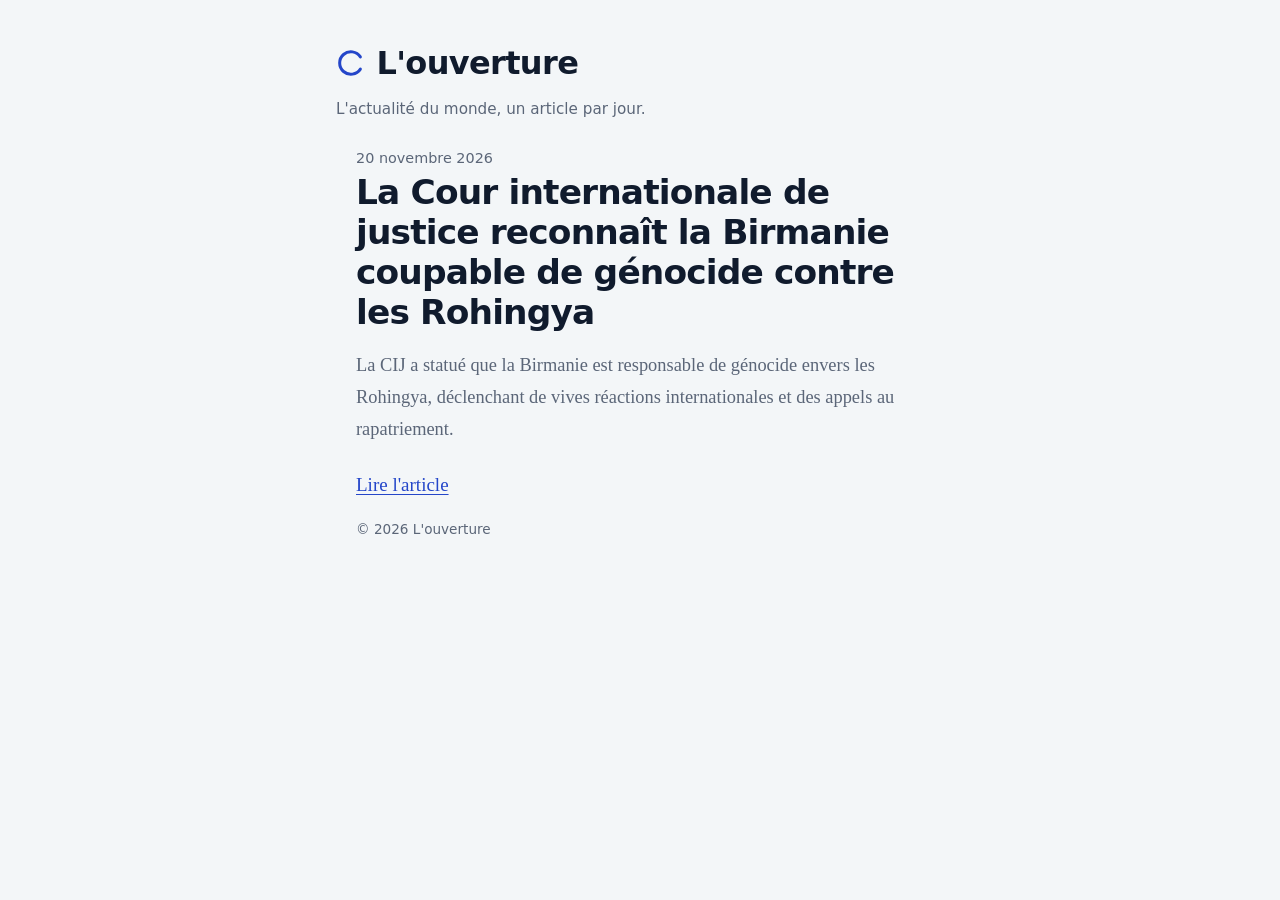
==== docs/index.html @ a049e424 "Article du jour" ====
<!doctype html>
<html lang="fr">
<head>
<meta charset="utf-8">
<meta name="viewport" content="width=device-width, initial-scale=1">
<title>L&#x27;ouverture | L&#x27;actualité du monde, un article par jour.</title>
<meta name="description" content="L&#x27;actualité du monde, un article par jour.">
<link rel="canonical" href="https://hilarious138.github.io/louverture/">
<meta property="og:type" content="website">
<meta property="og:title" content="L&#x27;ouverture | L&#x27;actualité du monde, un article par jour.">
<meta property="og:description" content="L&#x27;actualité du monde, un article par jour.">
<link rel="stylesheet" href="style.css">
</head>
<body>
<header class="wrap masthead">
<a class="brand" href="./"><svg class="mark" viewBox="0 0 32 32" width="30" height="30" aria-hidden="true"><path d="M26 9.5A12 12 0 1 0 26 22.5" fill="none" stroke="currentColor" stroke-width="3.2" stroke-linecap="round"/></svg>L&#x27;ouverture</a>
<p>L&#x27;actualité du monde, un article par jour.</p>
</header>
<main class="wrap">
<section class="lead">
<p class="date">20 novembre 2026</p>
<h1><a href="articles/2026-11-20.html">La Cour internationale de justice reconnaît la Birmanie coupable de génocide contre les Rohingya</a></h1>
<p class="lede">La CIJ a statué que la Birmanie est responsable de génocide envers les Rohingya, déclenchant de vives réactions internationales et des appels au rapatriement.</p>
<p><a href="articles/2026-11-20.html">Lire l'article</a></p>
</section>
</main>
<footer class="wrap">© 2026 L&#x27;ouverture</footer>
</body>
</html>
---- docs/style.css ----
:root{--bg:#f3f6f8;--ink:#101b2d;--muted:#5b6678;--accent:#2446c9;--line:#d5dce4}
@media (prefers-color-scheme:dark){:root{--bg:#0e1624;--ink:#e6ebf2;--muted:#98a3b5;--accent:#8fa8ff;--line:#26324a}}
*{box-sizing:border-box}
html{-webkit-text-size-adjust:100%}
body{margin:0;background:var(--bg);color:var(--ink);font:19px/1.75 "Iowan Old Style",Charter,Georgia,serif}
.wrap{max-width:38rem;margin:0 auto;padding:0 1.25rem}
a{color:var(--accent);text-underline-offset:.18em}
a:focus-visible{outline:2px solid var(--accent);outline-offset:3px;border-radius:2px}
.masthead,h1,h2,.date,.archive li{font-family:"Avenir Next","Segoe UI",system-ui,sans-serif}
.masthead{padding:2.2rem 0 1.6rem}
.masthead a.brand{display:inline-flex;align-items:center;gap:.65rem;color:var(--ink);text-decoration:none;font-size:2rem;font-weight:750;letter-spacing:-.02em}
.mark{color:var(--accent);flex:none}
.masthead p{margin:.3rem 0 0;color:var(--muted);font-size:.95rem}
h1{font-size:2.15rem;line-height:1.16;letter-spacing:-.025em;margin:.3rem 0 1rem}
h1 a{color:var(--ink);text-decoration:none}
h1 a:hover{text-decoration:underline}
h2{font-size:1.15rem;margin:2.6rem 0 .8rem}
.date{font-size:.9rem;line-height:1.4;color:var(--muted);margin:0}
.lede{font-size:1.15rem;color:var(--muted);margin:0 0 1.4rem}
article p{margin:0 0 1.2rem}
.sources ul{padding-left:1.2rem;margin:0;font-size:.95rem}
.sources li{margin-bottom:.4rem}
.note{font-size:.88rem;line-height:1.55;color:var(--muted);border-left:3px solid var(--accent);padding-left:.9rem;margin-top:2rem}
.archive ul{list-style:none;margin:0;padding:0}
.archive li{padding:.85rem 0;border-top:1px solid var(--line)}
.archive li a{display:block;color:var(--ink);font-weight:600;text-decoration:none;line-height:1.35}
.archive li a:hover{color:var(--accent)}
.empty{color:var(--muted)}
footer{padding:3rem 0 2.5rem;color:var(--muted);font:.85rem/1.4 "Avenir Next","Segoe UI",system-ui,sans-serif}
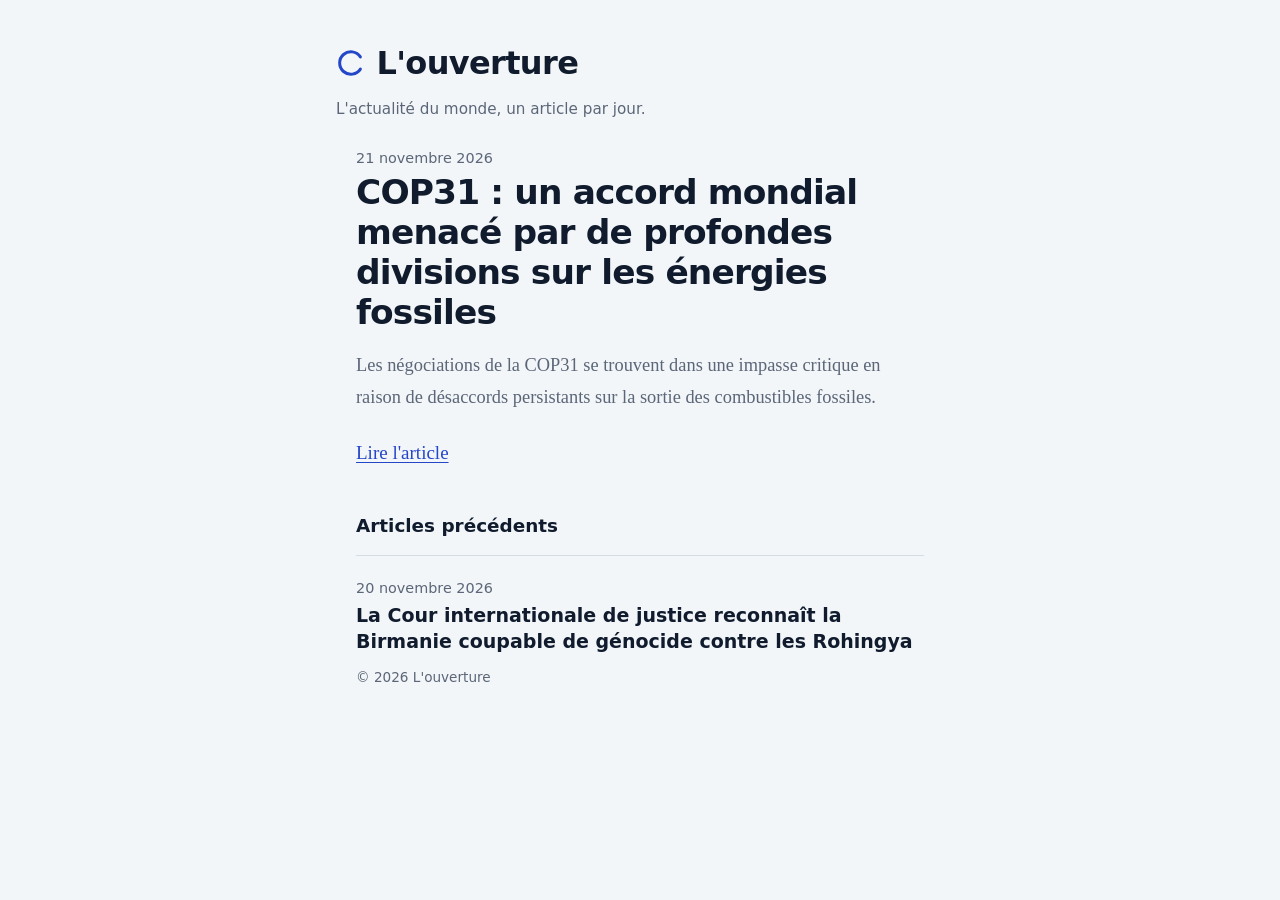
==== commit a13ea45b: "Article du jour" ====
--- a/docs/index.html
+++ b/docs/index.html
@@ -18,10 +18,16 @@
 </header>
 <main class="wrap">
 <section class="lead">
-<p class="date">20 novembre 2026</p>
-<h1><a href="articles/2026-11-20.html">La Cour internationale de justice reconnaît la Birmanie coupable de génocide contre les Rohingya</a></h1>
-<p class="lede">La CIJ a statué que la Birmanie est responsable de génocide envers les Rohingya, déclenchant de vives réactions internationales et des appels au rapatriement.</p>
-<p><a href="articles/2026-11-20.html">Lire l'article</a></p>
+<p class="date">21 novembre 2026</p>
+<h1><a href="articles/2026-11-21.html">COP31 : un accord mondial menacé par de profondes divisions sur les énergies fossiles</a></h1>
+<p class="lede">Les négociations de la COP31 se trouvent dans une impasse critique en raison de désaccords persistants sur la sortie des combustibles fossiles.</p>
+<p><a href="articles/2026-11-21.html">Lire l'article</a></p>
+</section>
+<section class="archive">
+<h2>Articles précédents</h2>
+<ul>
+<li><span class="date">20 novembre 2026</span><a href="articles/2026-11-20.html">La Cour internationale de justice reconnaît la Birmanie coupable de génocide contre les Rohingya</a></li>
+</ul>
 </section>
 </main>
 <footer class="wrap">© 2026 L&#x27;ouverture</footer>
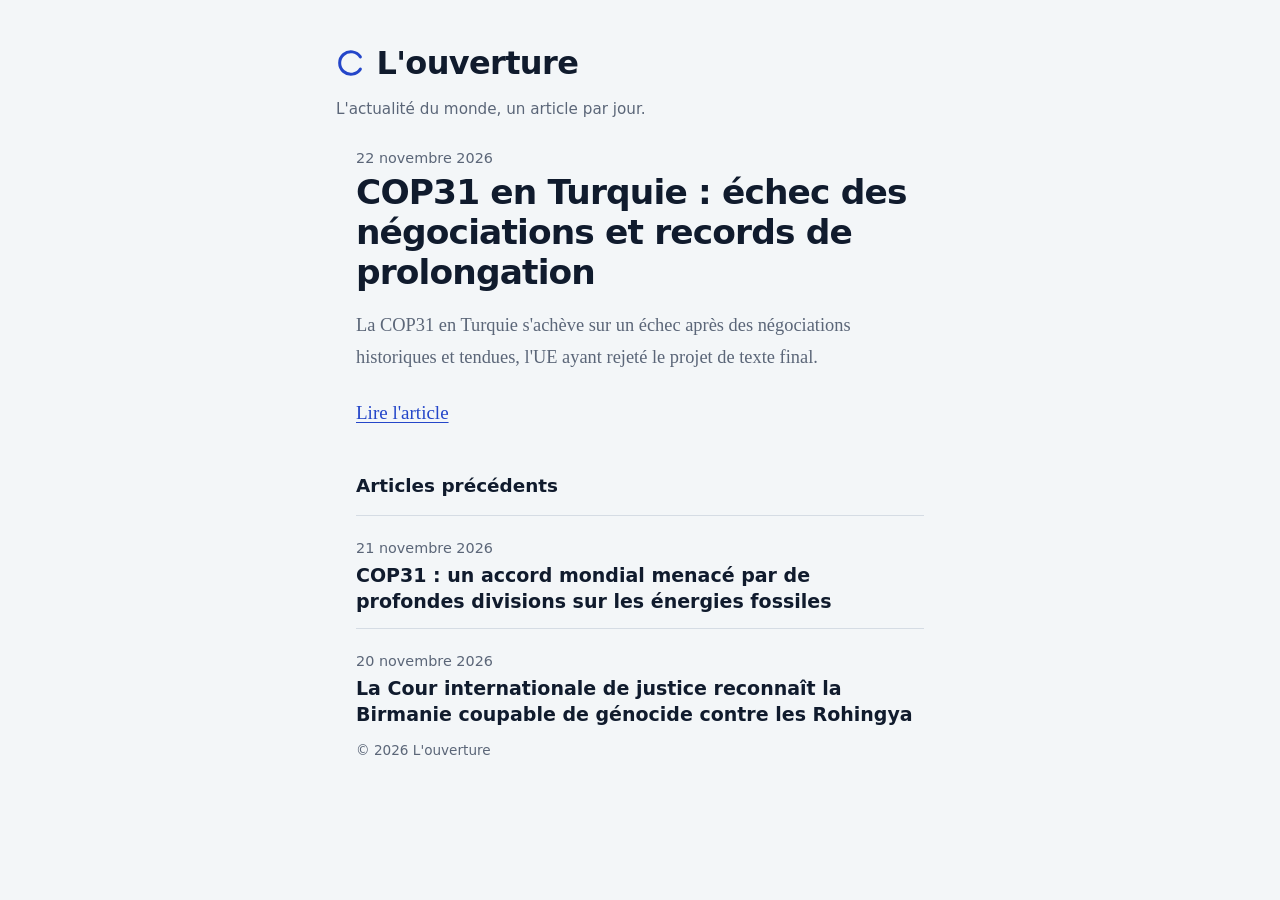
==== commit 152862fe: "Article du jour" ====
--- a/docs/index.html
+++ b/docs/index.html
@@ -18,14 +18,15 @@
 </header>
 <main class="wrap">
 <section class="lead">
-<p class="date">21 novembre 2026</p>
-<h1><a href="articles/2026-11-21.html">COP31 : un accord mondial menacé par de profondes divisions sur les énergies fossiles</a></h1>
-<p class="lede">Les négociations de la COP31 se trouvent dans une impasse critique en raison de désaccords persistants sur la sortie des combustibles fossiles.</p>
-<p><a href="articles/2026-11-21.html">Lire l'article</a></p>
+<p class="date">22 novembre 2026</p>
+<h1><a href="articles/2026-11-22.html">COP31 en Turquie : échec des négociations et records de prolongation</a></h1>
+<p class="lede">La COP31 en Turquie s&#x27;achève sur un échec après des négociations historiques et tendues, l&#x27;UE ayant rejeté le projet de texte final.</p>
+<p><a href="articles/2026-11-22.html">Lire l'article</a></p>
 </section>
 <section class="archive">
 <h2>Articles précédents</h2>
 <ul>
+<li><span class="date">21 novembre 2026</span><a href="articles/2026-11-21.html">COP31 : un accord mondial menacé par de profondes divisions sur les énergies fossiles</a></li>
 <li><span class="date">20 novembre 2026</span><a href="articles/2026-11-20.html">La Cour internationale de justice reconnaît la Birmanie coupable de génocide contre les Rohingya</a></li>
 </ul>
 </section>
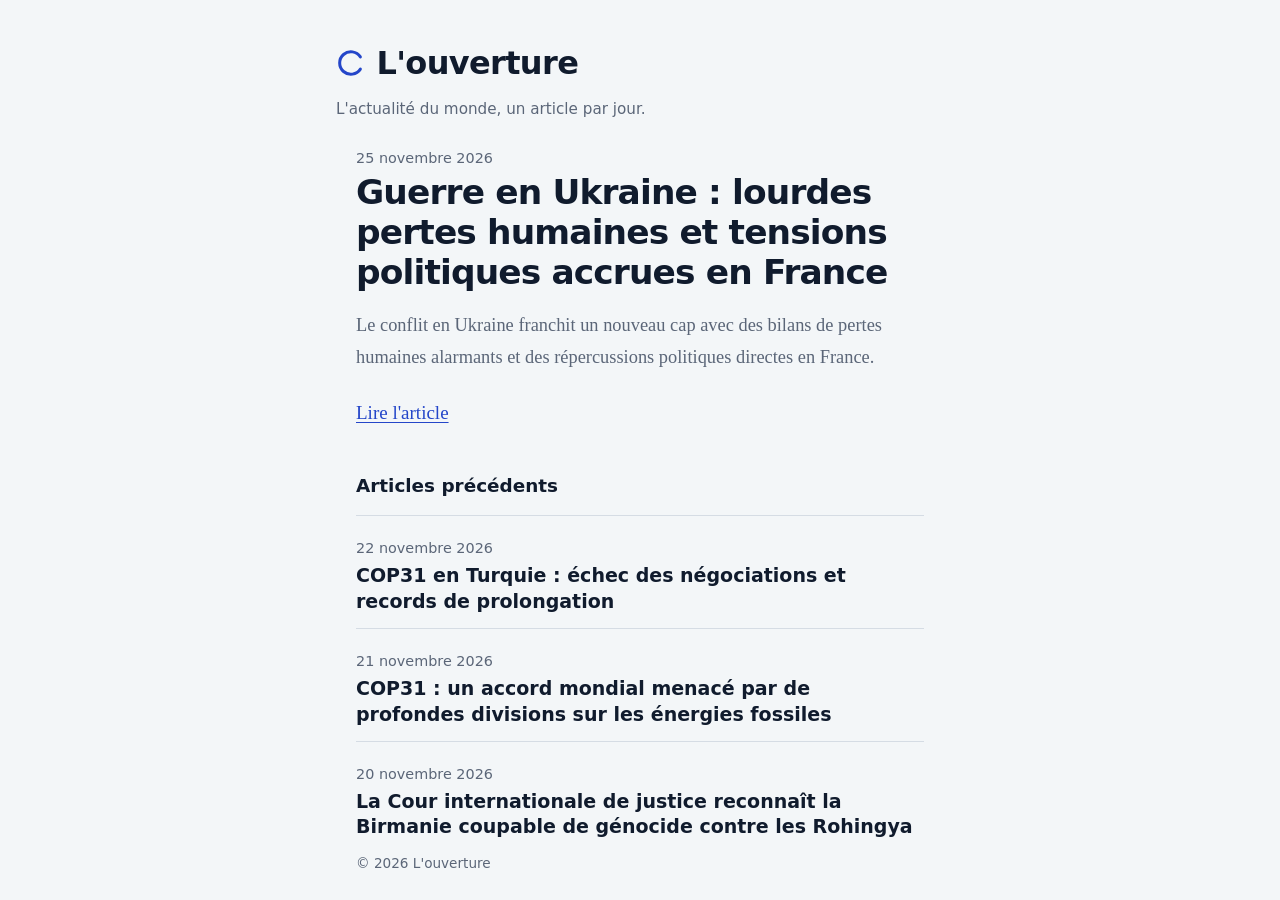
==== commit 323d7bf4: "Article du jour" ====
--- a/docs/index.html
+++ b/docs/index.html
@@ -18,14 +18,15 @@
 </header>
 <main class="wrap">
 <section class="lead">
-<p class="date">22 novembre 2026</p>
-<h1><a href="articles/2026-11-22.html">COP31 en Turquie : échec des négociations et records de prolongation</a></h1>
-<p class="lede">La COP31 en Turquie s&#x27;achève sur un échec après des négociations historiques et tendues, l&#x27;UE ayant rejeté le projet de texte final.</p>
-<p><a href="articles/2026-11-22.html">Lire l'article</a></p>
+<p class="date">25 novembre 2026</p>
+<h1><a href="articles/2026-11-25.html">Guerre en Ukraine : lourdes pertes humaines et tensions politiques accrues en France</a></h1>
+<p class="lede">Le conflit en Ukraine franchit un nouveau cap avec des bilans de pertes humaines alarmants et des répercussions politiques directes en France.</p>
+<p><a href="articles/2026-11-25.html">Lire l'article</a></p>
 </section>
 <section class="archive">
 <h2>Articles précédents</h2>
 <ul>
+<li><span class="date">22 novembre 2026</span><a href="articles/2026-11-22.html">COP31 en Turquie : échec des négociations et records de prolongation</a></li>
 <li><span class="date">21 novembre 2026</span><a href="articles/2026-11-21.html">COP31 : un accord mondial menacé par de profondes divisions sur les énergies fossiles</a></li>
 <li><span class="date">20 novembre 2026</span><a href="articles/2026-11-20.html">La Cour internationale de justice reconnaît la Birmanie coupable de génocide contre les Rohingya</a></li>
 </ul>
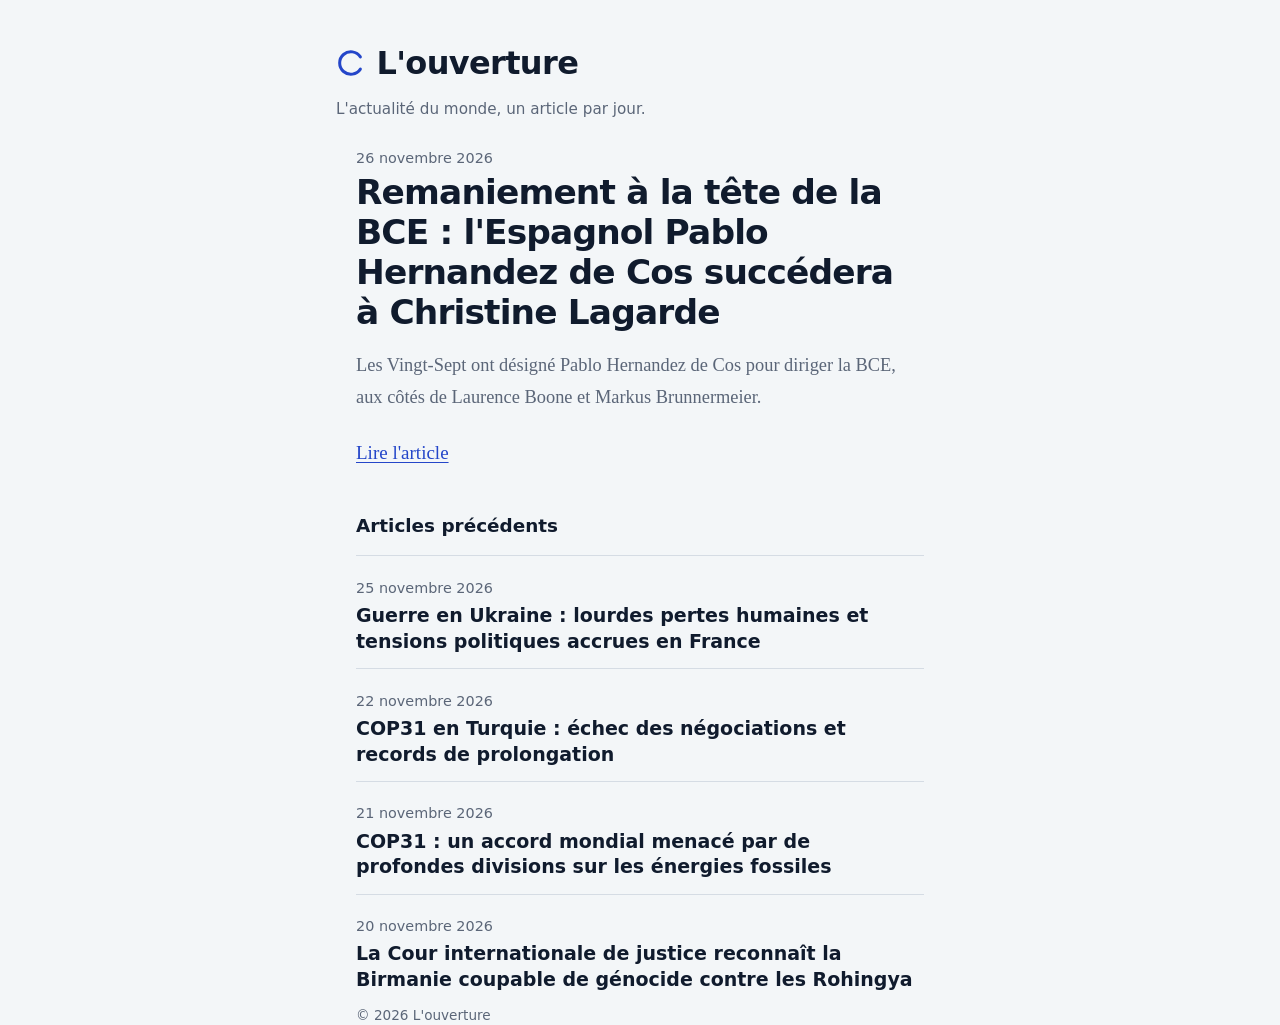
==== commit dd4be92c: "Article du jour" ====
--- a/docs/index.html
+++ b/docs/index.html
@@ -18,14 +18,15 @@
 </header>
 <main class="wrap">
 <section class="lead">
-<p class="date">25 novembre 2026</p>
-<h1><a href="articles/2026-11-25.html">Guerre en Ukraine : lourdes pertes humaines et tensions politiques accrues en France</a></h1>
-<p class="lede">Le conflit en Ukraine franchit un nouveau cap avec des bilans de pertes humaines alarmants et des répercussions politiques directes en France.</p>
-<p><a href="articles/2026-11-25.html">Lire l'article</a></p>
+<p class="date">26 novembre 2026</p>
+<h1><a href="articles/2026-11-26.html">Remaniement à la tête de la BCE : l&#x27;Espagnol Pablo Hernandez de Cos succédera à Christine Lagarde</a></h1>
+<p class="lede">Les Vingt-Sept ont désigné Pablo Hernandez de Cos pour diriger la BCE, aux côtés de Laurence Boone et Markus Brunnermeier.</p>
+<p><a href="articles/2026-11-26.html">Lire l'article</a></p>
 </section>
 <section class="archive">
 <h2>Articles précédents</h2>
 <ul>
+<li><span class="date">25 novembre 2026</span><a href="articles/2026-11-25.html">Guerre en Ukraine : lourdes pertes humaines et tensions politiques accrues en France</a></li>
 <li><span class="date">22 novembre 2026</span><a href="articles/2026-11-22.html">COP31 en Turquie : échec des négociations et records de prolongation</a></li>
 <li><span class="date">21 novembre 2026</span><a href="articles/2026-11-21.html">COP31 : un accord mondial menacé par de profondes divisions sur les énergies fossiles</a></li>
 <li><span class="date">20 novembre 2026</span><a href="articles/2026-11-20.html">La Cour internationale de justice reconnaît la Birmanie coupable de génocide contre les Rohingya</a></li>
